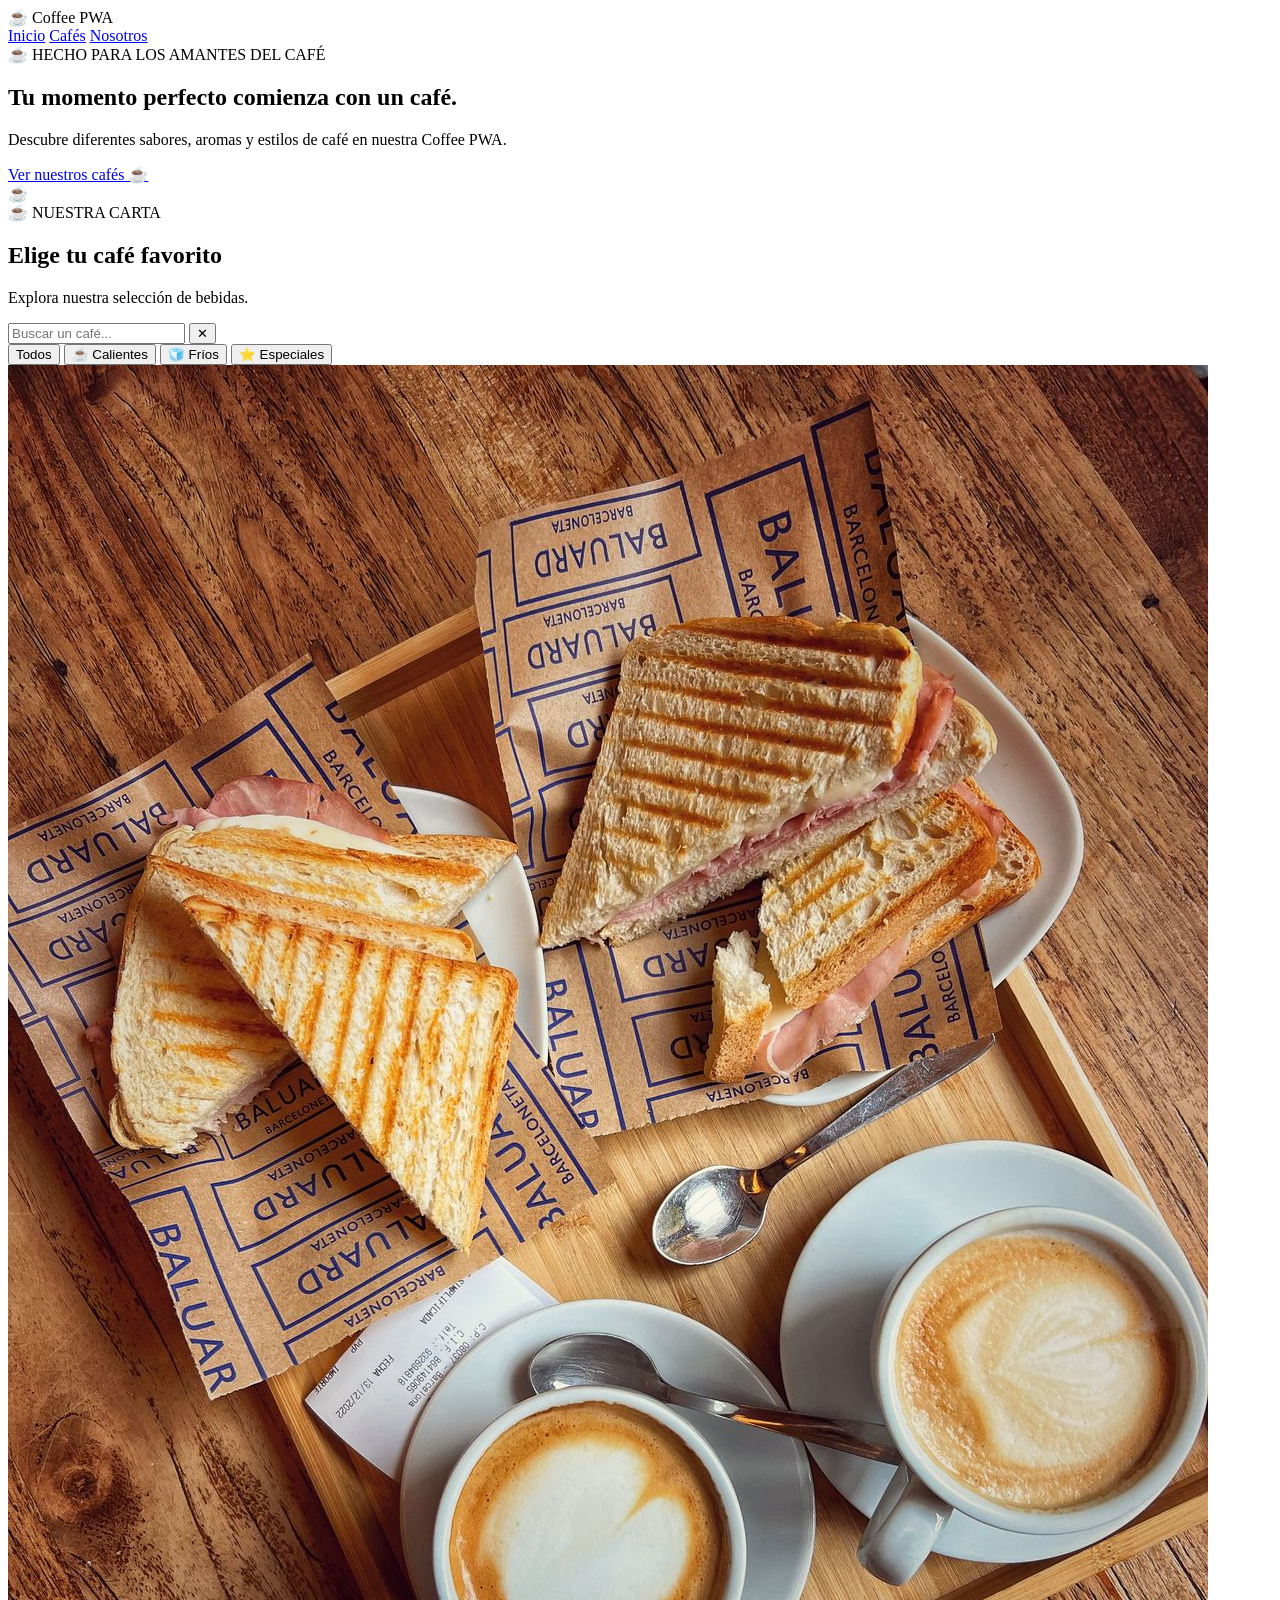
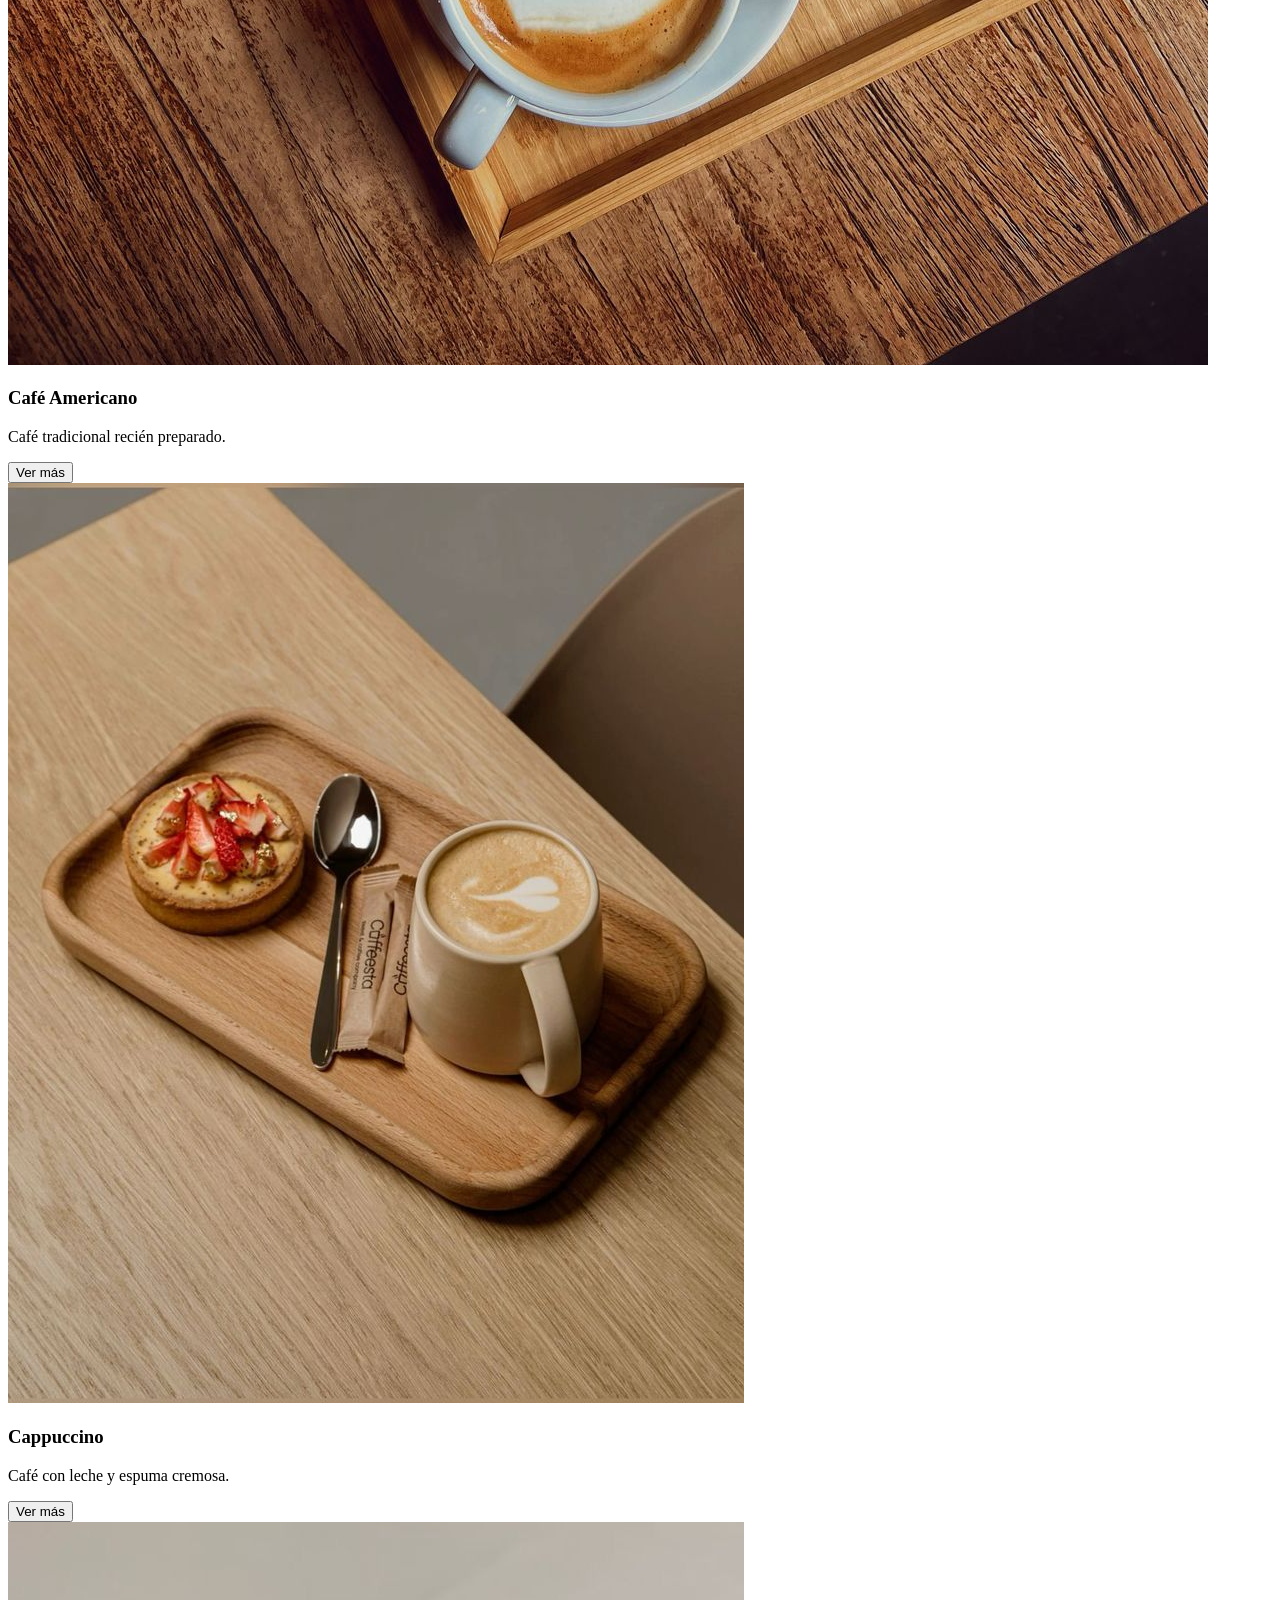
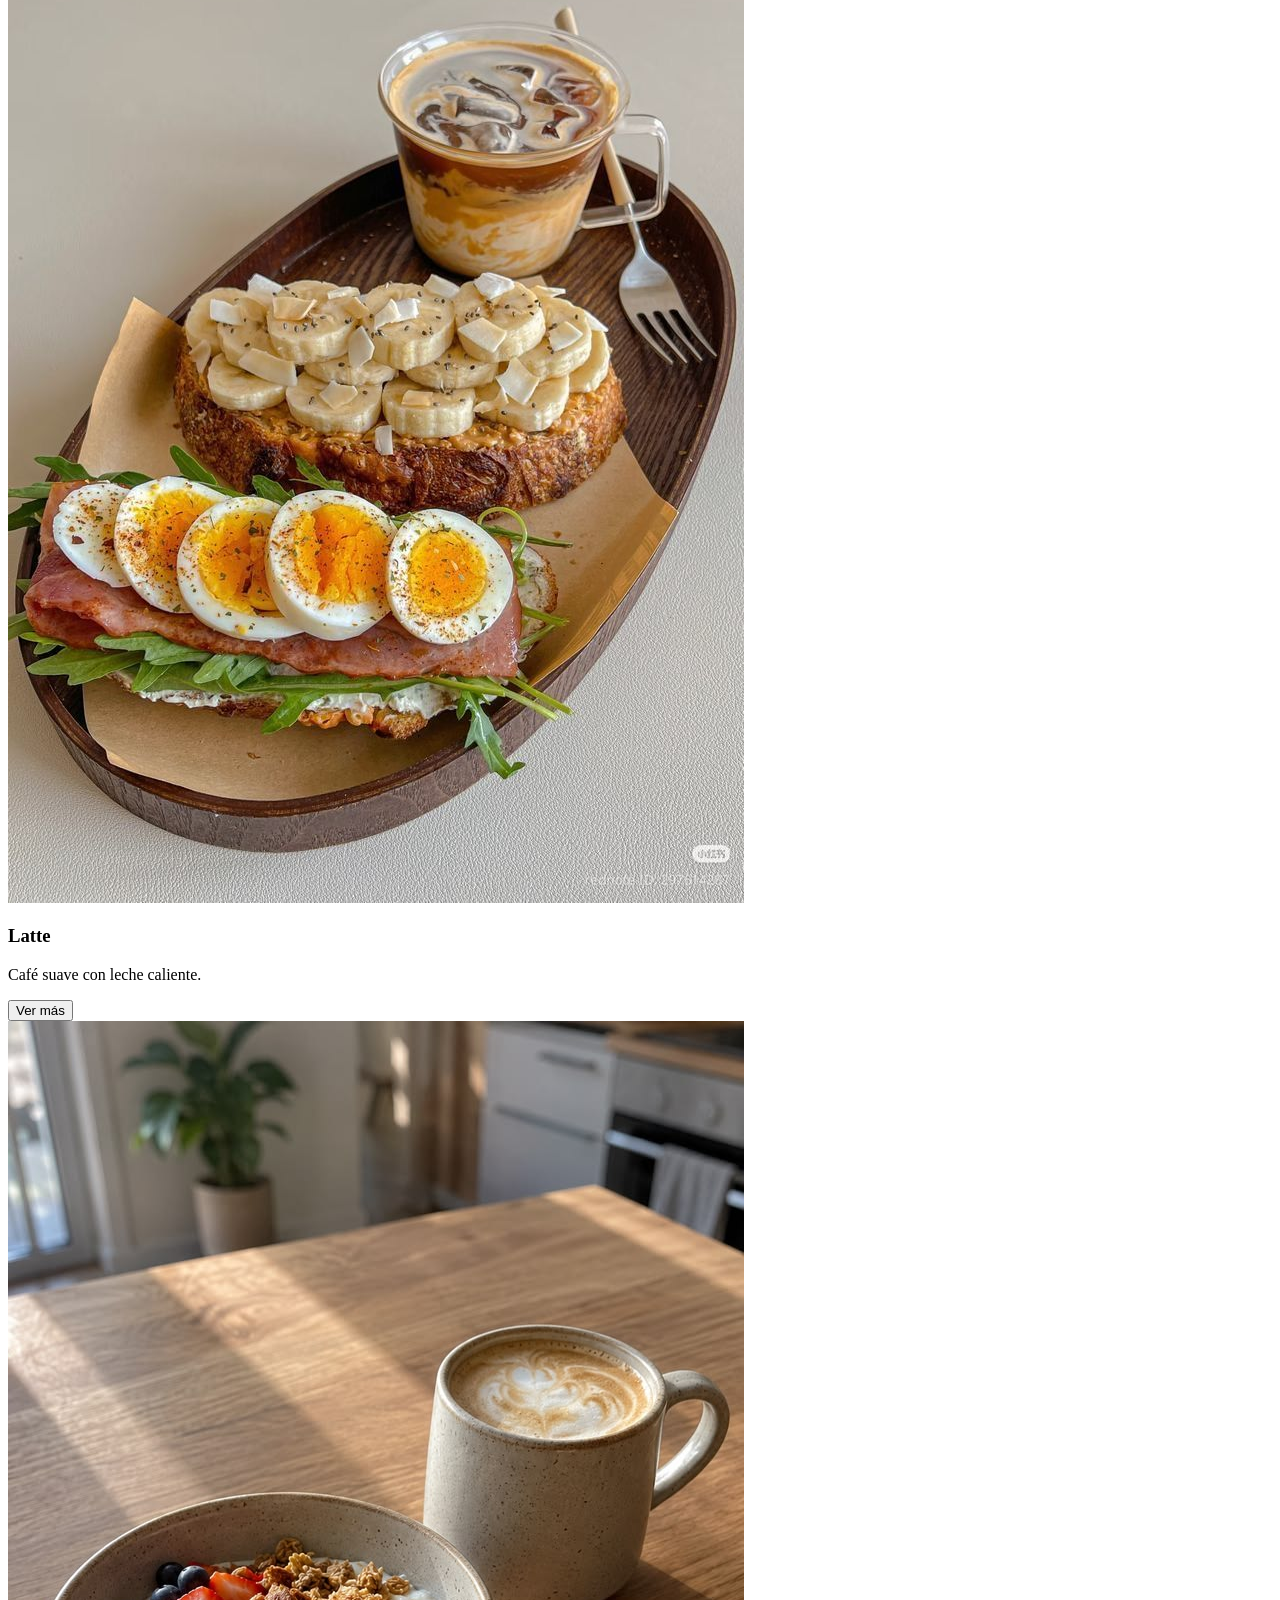
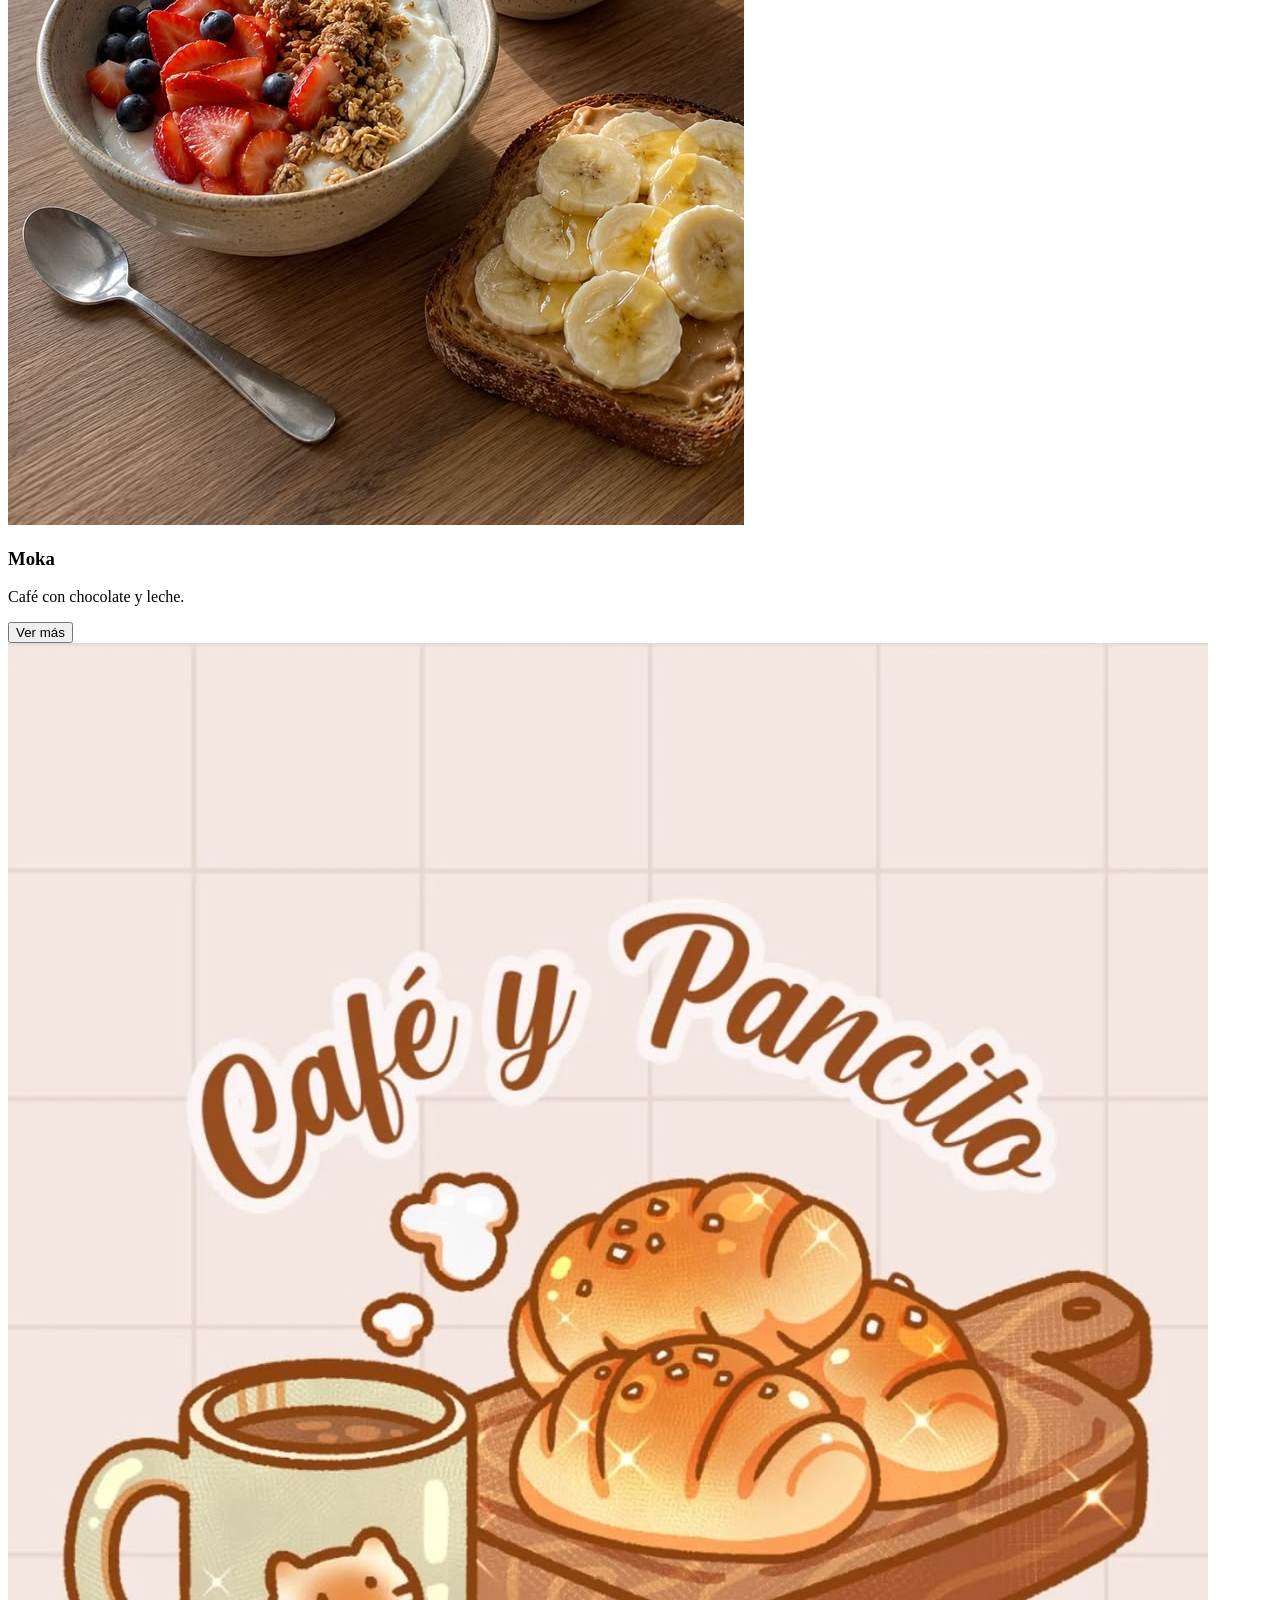
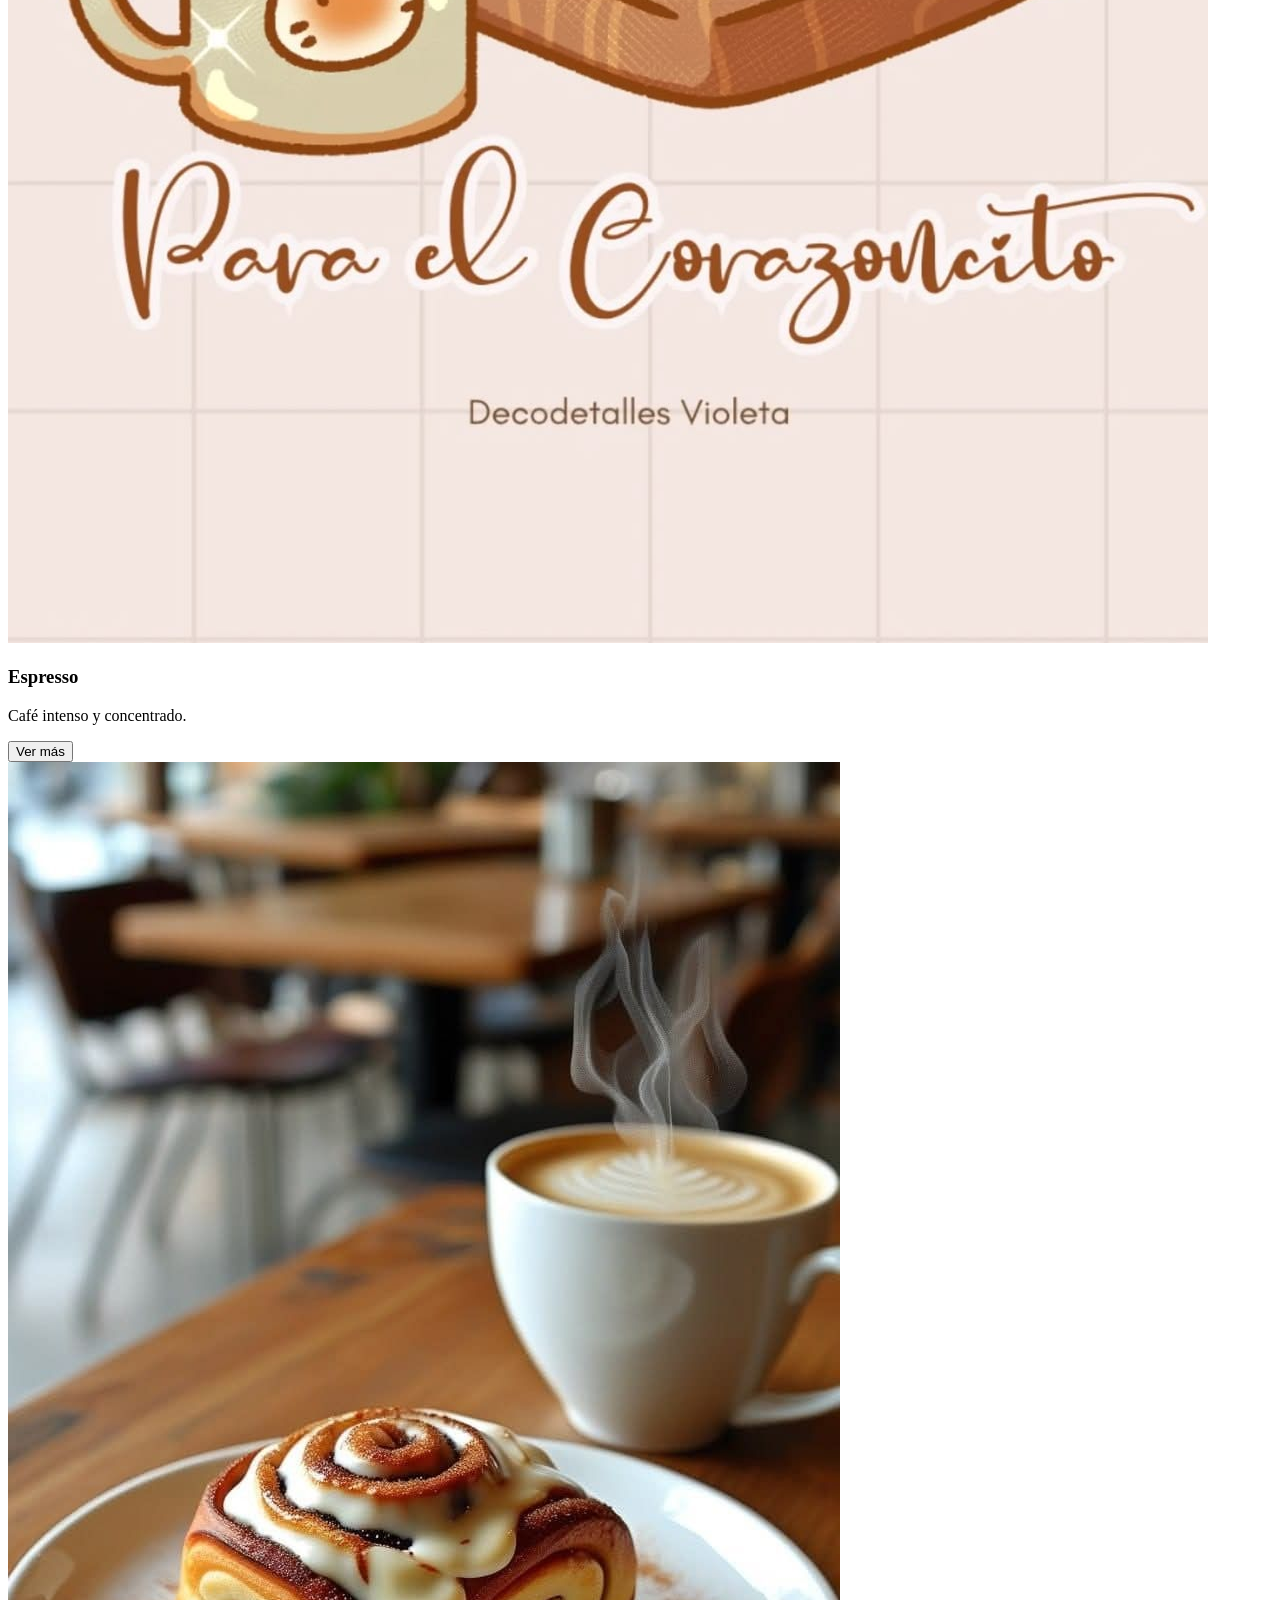
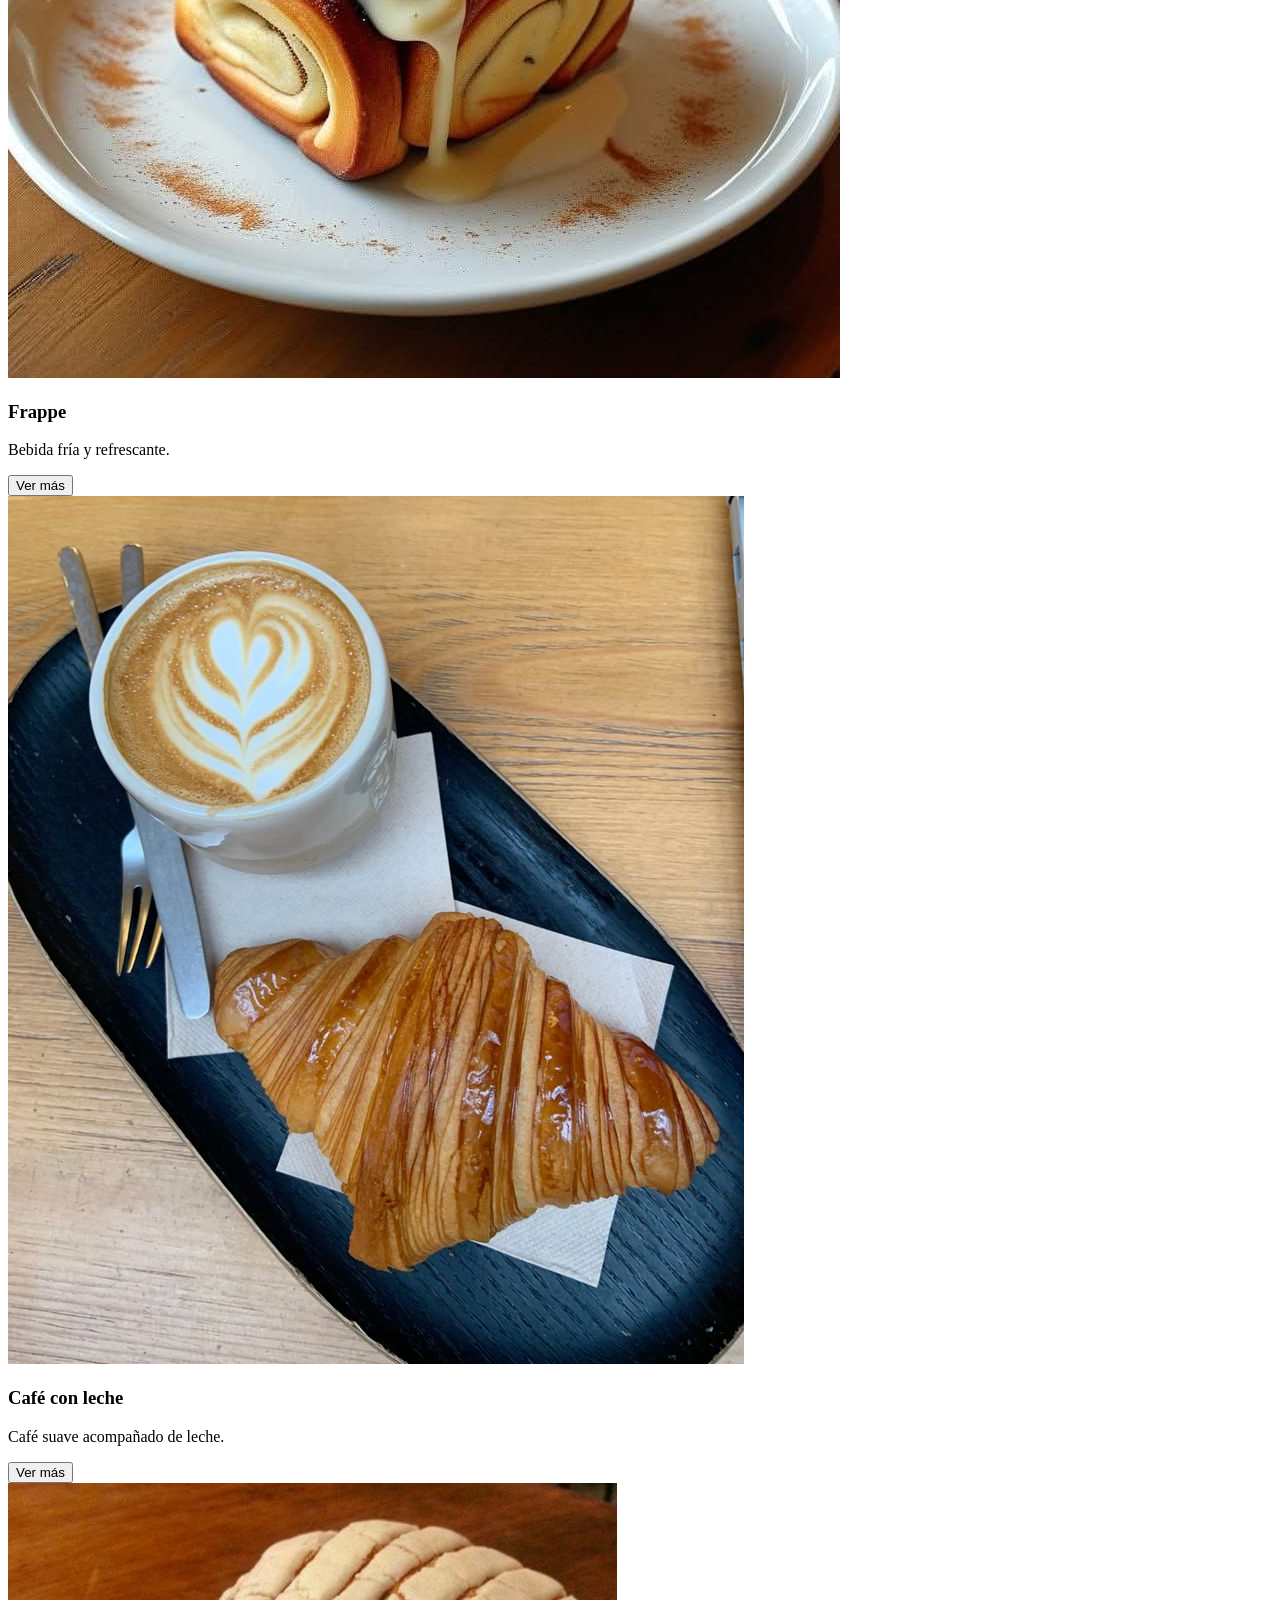
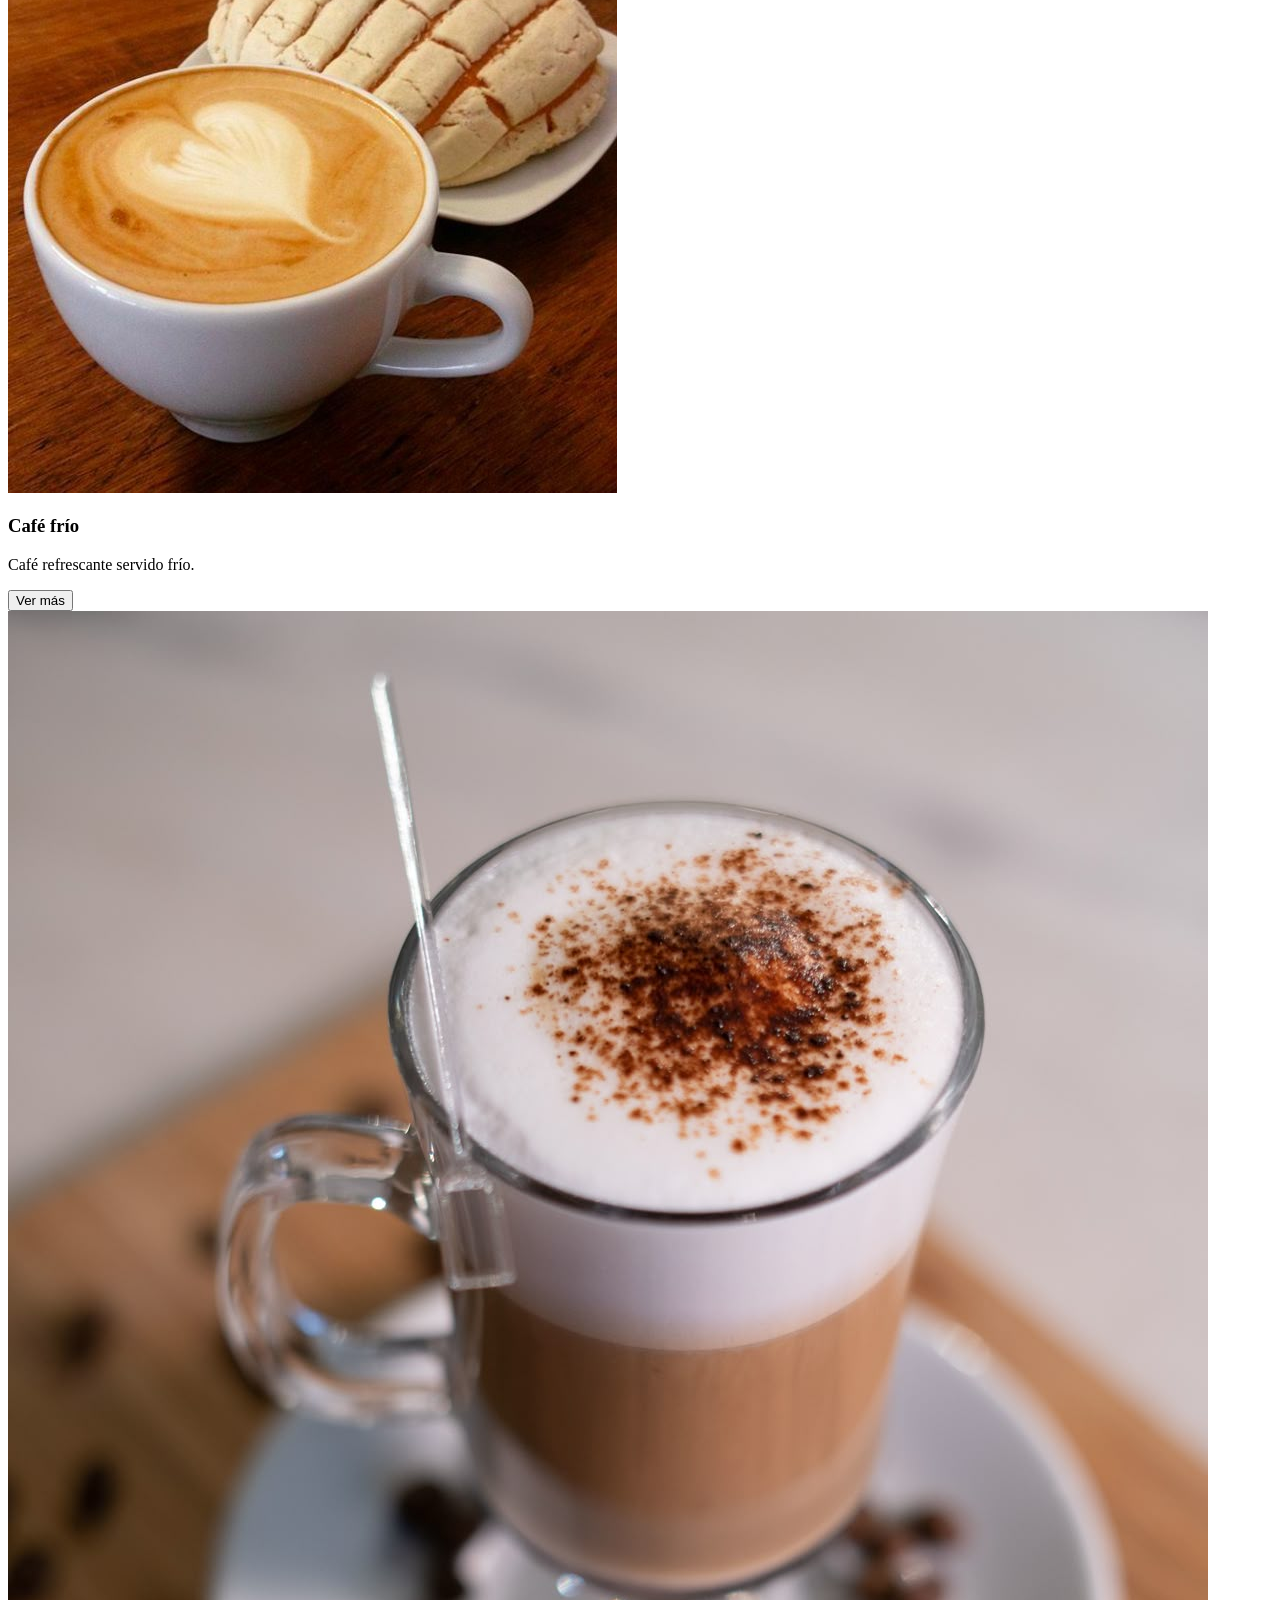
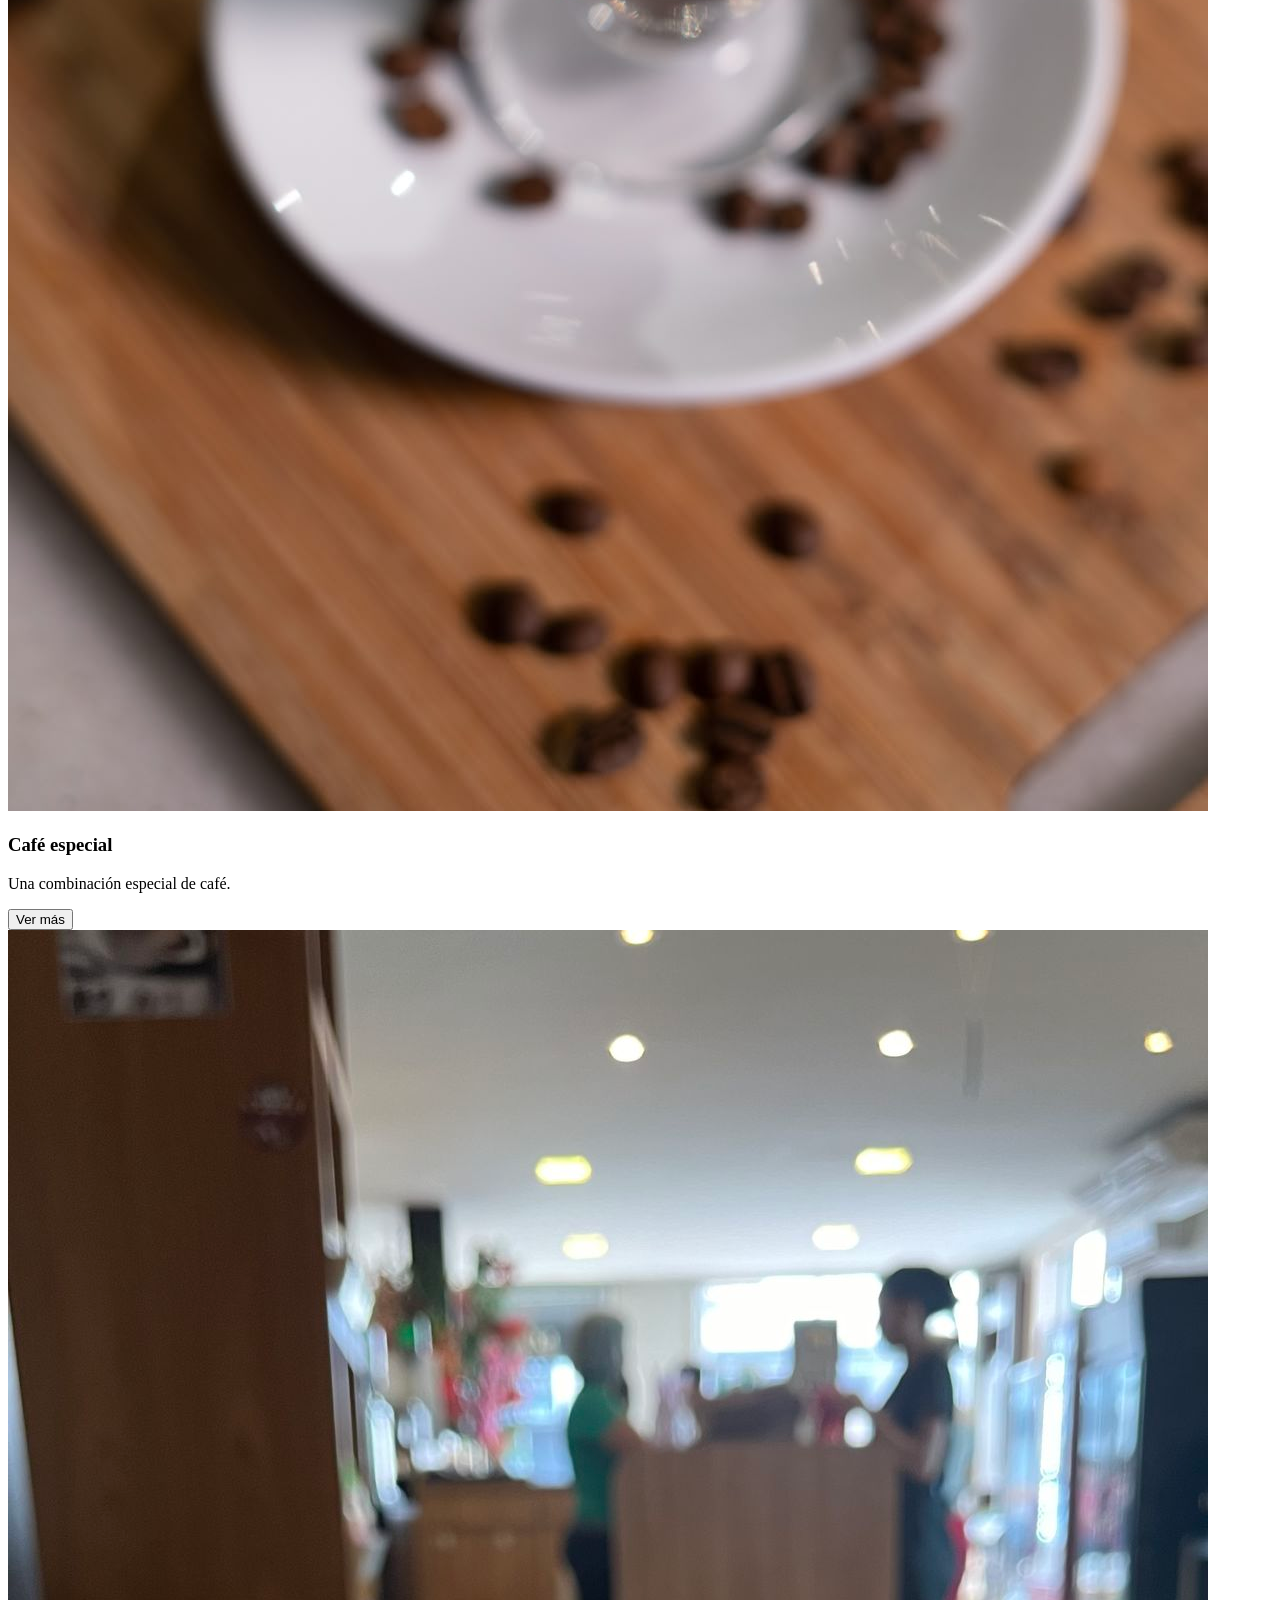
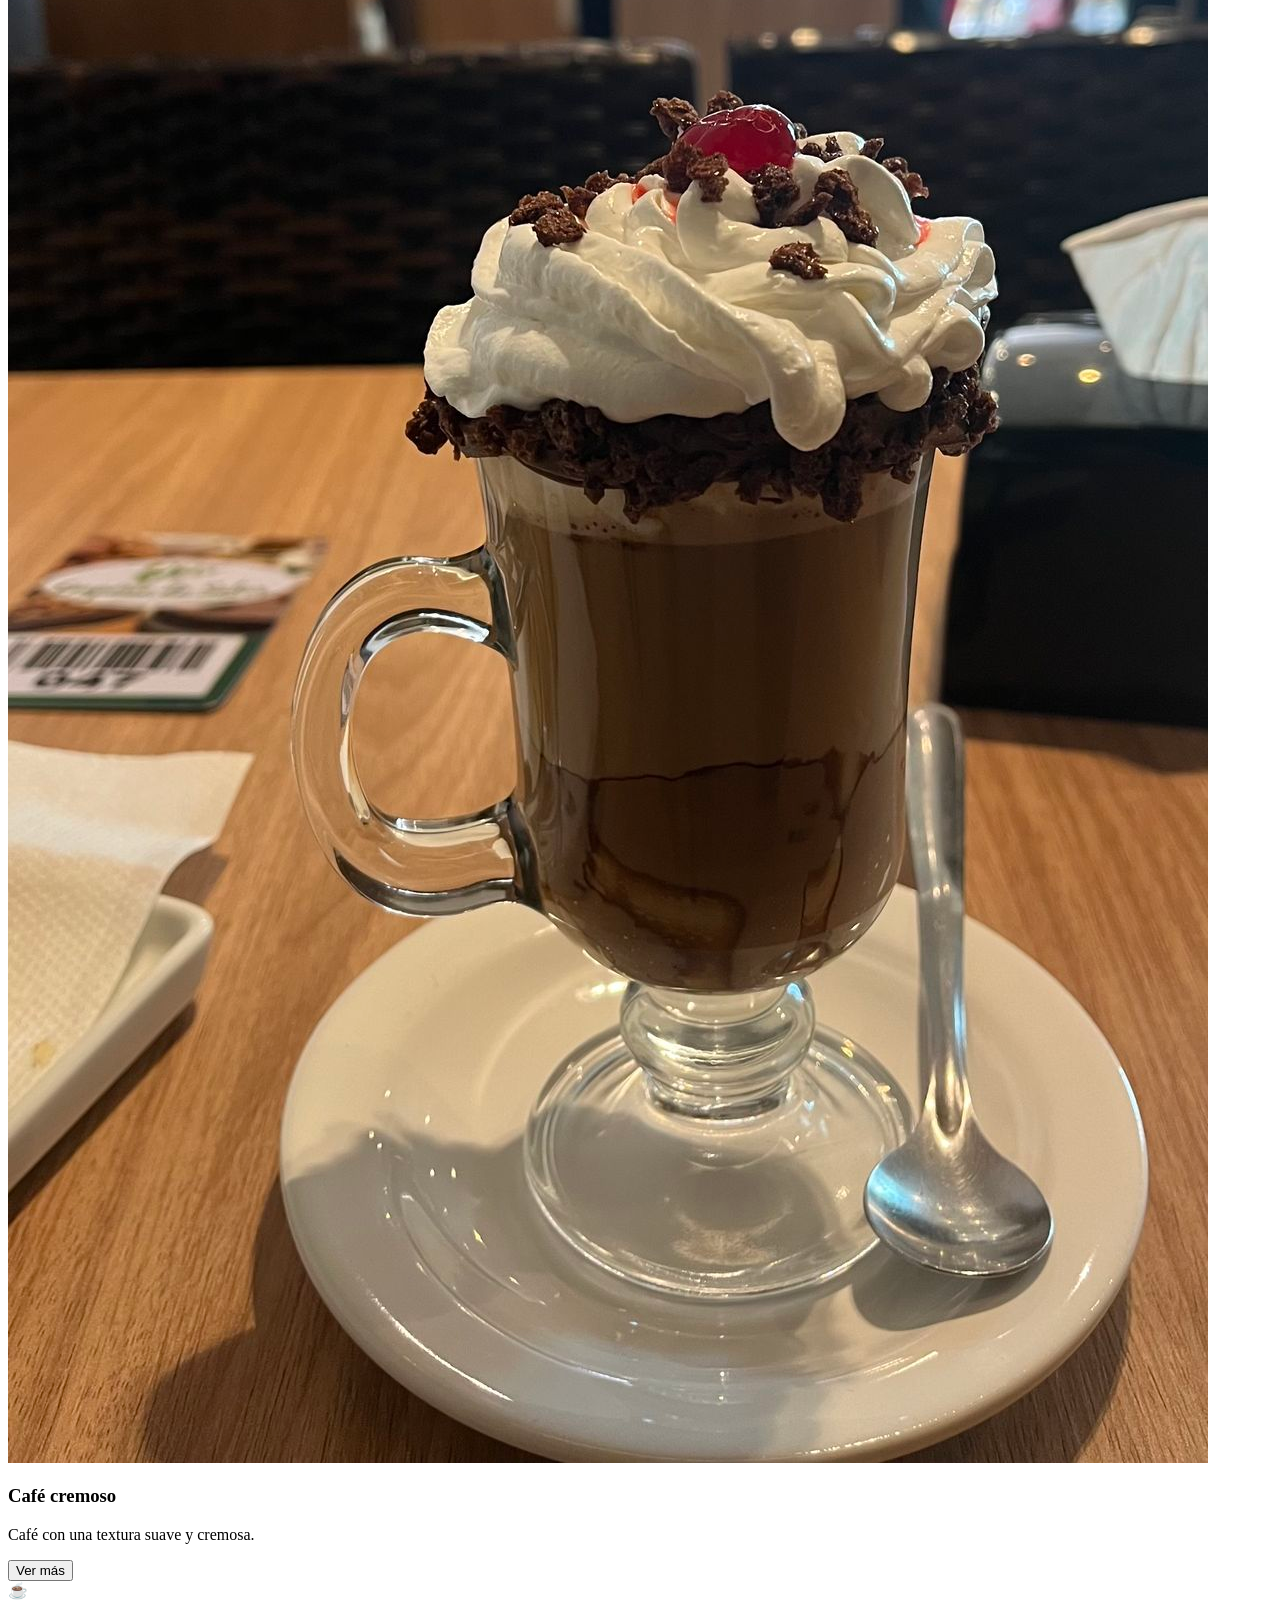
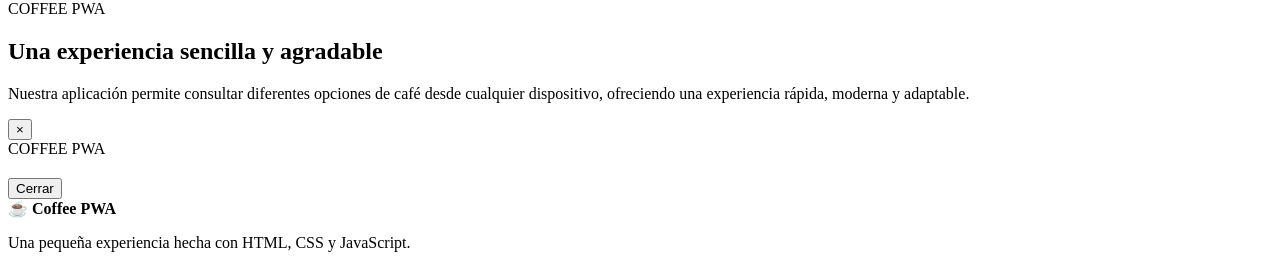
==== index.html @ ac741f52 "mejora completa de Coffee PWA" ====
<!DOCTYPE html>
<html lang="es">
<head>
    <meta charset="UTF-8">

    <meta name="viewport" content="width=device-width, initial-scale=1.0">

    <meta name="theme-color" content="#8b4513">

    <meta
        name="description"
        content="Coffee PWA - Descubre nuestros cafés favoritos."
    >

    <link rel="manifest" href="manifest.json">

    <link
        rel="apple-touch-icon"
        href="images/icons/logoicon-192x192.png"
    >

    <link rel="stylesheet" href="style.css">

    <title>Coffee PWA</title>
</head>

<body>

    <!-- ENCABEZADO -->
    <header class="header">

        <div class="logo">
            ☕ Coffee PWA
        </div>

        <nav class="nav">
            <a href="#inicio">Inicio</a>
            <a href="#cafes">Cafés</a>
            <a href="#nosotros">Nosotros</a>
        </nav>

        <button id="installButton" class="install-button">
            📲 Instalar
        </button>

    </header>


    <!-- PRESENTACIÓN -->
    <main>

        <section id="inicio" class="hero">

            <div class="hero-content">

                <span class="hero-small">
                    ☕ HECHO PARA LOS AMANTES DEL CAFÉ
                </span>

                <h1>
                    Tu momento perfecto
                    <span>comienza con un café.</span>
                </h1>

                <p>
                    Descubre diferentes sabores, aromas y estilos
                    de café en nuestra Coffee PWA.
                </p>

                <a href="#cafes" class="hero-button">
                    Ver nuestros cafés ☕
                </a>

            </div>

            <div class="hero-decoration">
                ☕
            </div>

        </section>


        <!-- CAFÉS -->
        <section id="cafes" class="coffee-section">

            <div class="section-title">

                <span>☕ NUESTRA CARTA</span>

                <h2>
                    Elige tu café favorito
                </h2>

                <p>
                    Explora nuestra selección de bebidas.
                </p>

            </div>


            <!-- BUSCADOR -->

            <div class="search-box">

                <input
                    type="text"
                    id="searchInput"
                    placeholder="Buscar un café..."
                >

                <button id="clearSearch">
                    ✕
                </button>

            </div>


            <!-- CATEGORÍAS -->

            <div class="categories">

                <button
                    class="category active"
                    data-category="todos"
                >
                    Todos
                </button>

                <button
                    class="category"
                    data-category="caliente"
                >
                    ☕ Calientes
                </button>

                <button
                    class="category"
                    data-category="frio"
                >
                    🧊 Fríos
                </button>

                <button
                    class="category"
                    data-category="especial"
                >
                    ⭐ Especiales
                </button>

            </div>


            <!-- TARJETAS -->

            <div class="container"></div>


            <p id="noResults" class="no-results">
                No encontramos cafés con esa búsqueda.
            </p>

        </section>


        <!-- NOSOTROS -->

        <section id="nosotros" class="about">

            <div class="about-card">

                <div class="about-icon">
                    ☕
                </div>

                <div>

                    <span>COFFEE PWA</span>

                    <h2>
                        Una experiencia sencilla y agradable
                    </h2>

                    <p>
                        Nuestra aplicación permite consultar diferentes
                        opciones de café desde cualquier dispositivo,
                        ofreciendo una experiencia rápida, moderna
                        y adaptable.
                    </p>

                </div>

            </div>

        </section>

    </main>


    <!-- MODAL -->

    <div id="coffeeModal" class="modal">

        <div class="modal-content">

            <button id="closeModal" class="close-modal">
                ×
            </button>

            <img id="modalImage" src="" alt="">

            <div class="modal-info">

                <span>COFFEE PWA</span>

                <h2 id="modalTitle"></h2>

                <p id="modalDescription"></p>

                <button id="modalCloseButton">
                    Cerrar
                </button>

            </div>

        </div>

    </div>


    <!-- PIE DE PÁGINA -->

    <footer>

        <div>
            ☕ <strong>Coffee PWA</strong>
        </div>

        <p>
            Una pequeña experiencia hecha con HTML, CSS y JavaScript.
        </p>

    </footer>


    <script src="js/app.js"></script>

</body>
</html>
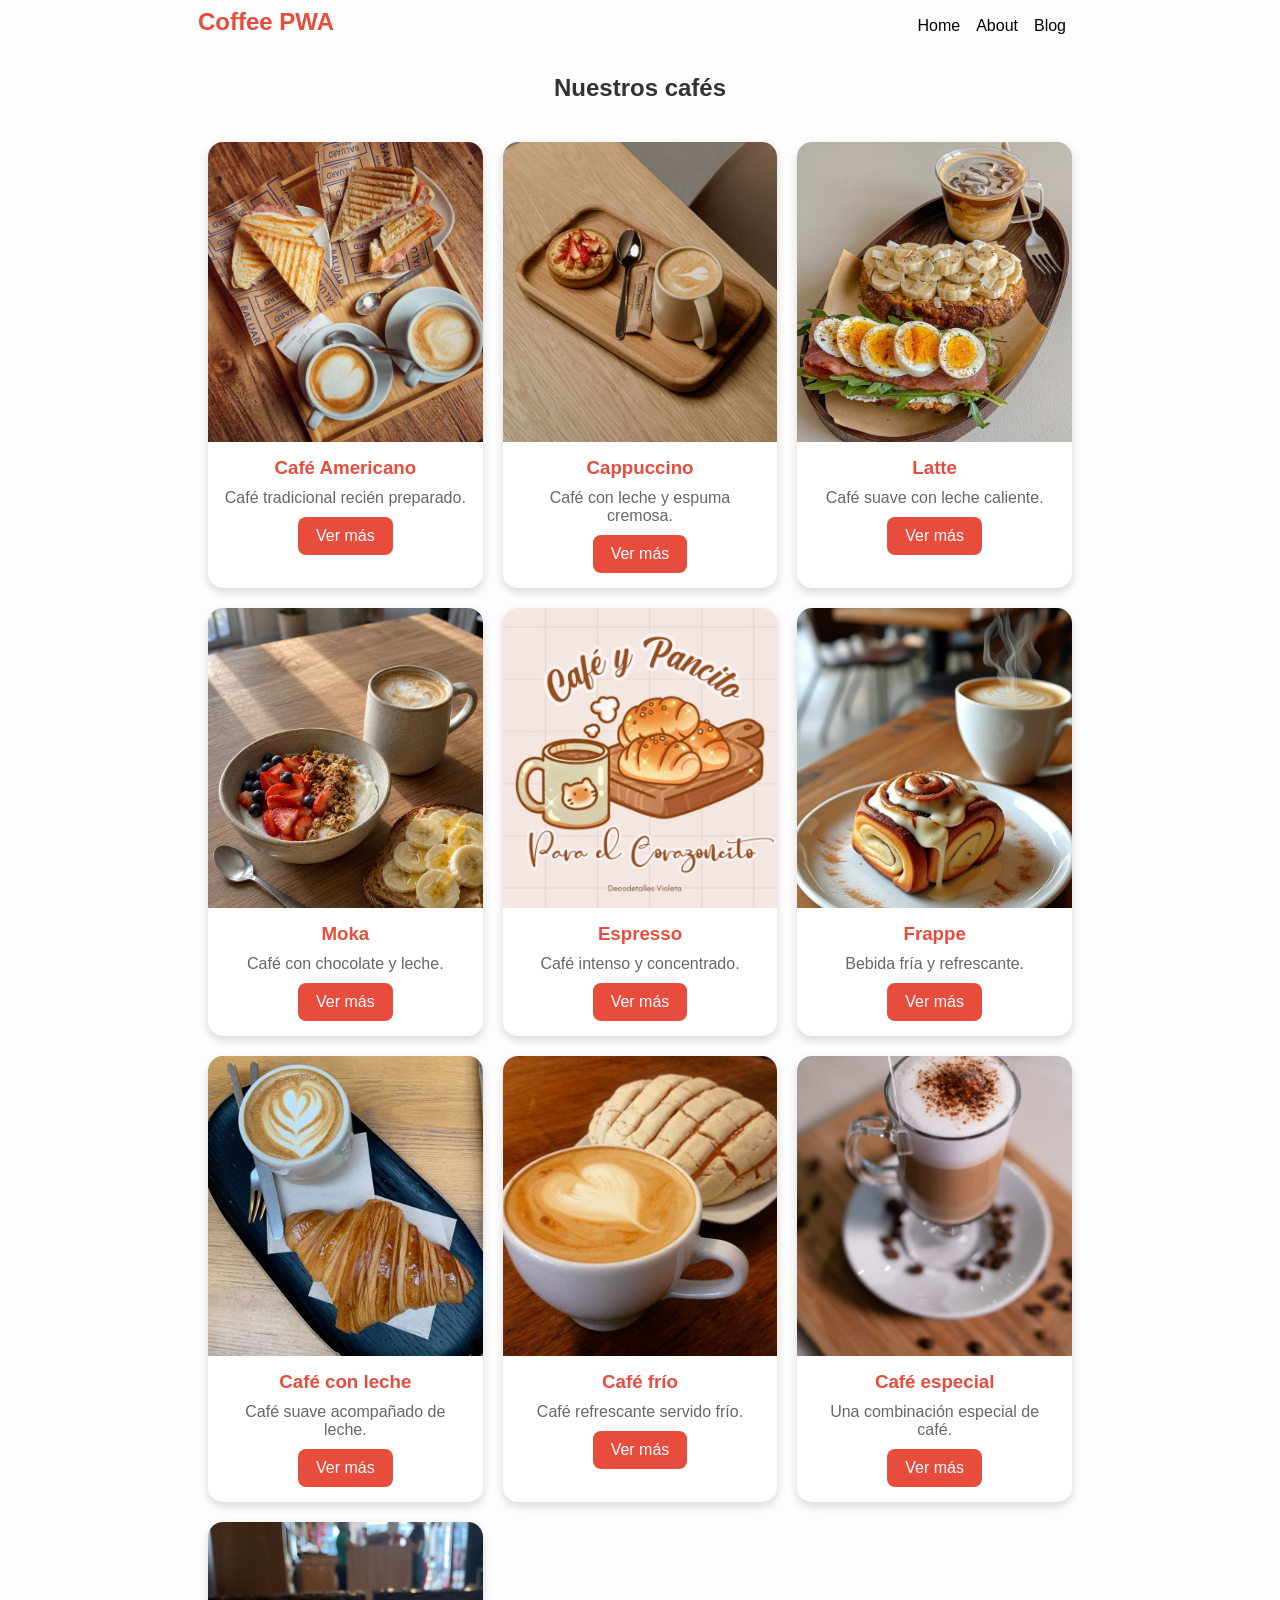
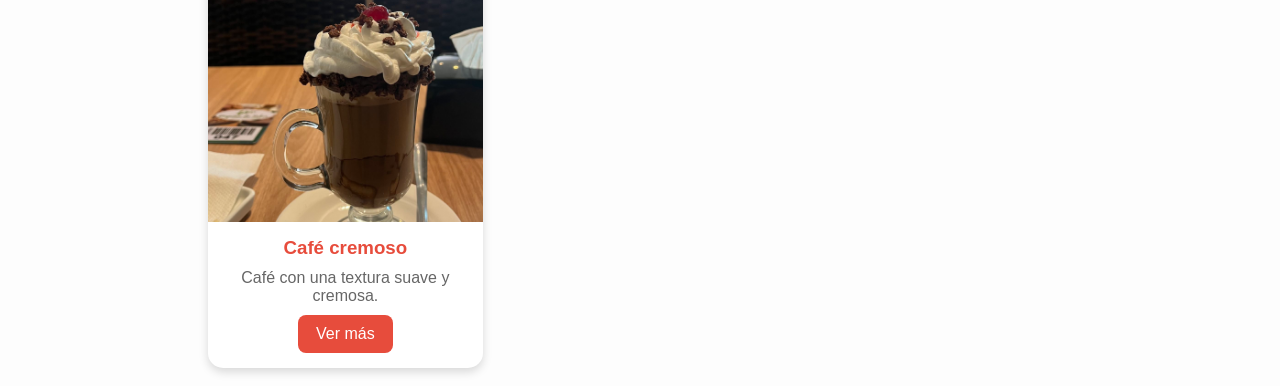
==== commit 39943dbc: "Actualizar PWA y agregar detalle de cafe" ====
--- a/index.html
+++ b/index.html
@@ -1,248 +1,79 @@
 <!DOCTYPE html>
-<html lang="es">
+<html lang="en">
+
 <head>
+
     <meta charset="UTF-8">
 
     <meta name="viewport" content="width=device-width, initial-scale=1.0">
 
-    <meta name="theme-color" content="#8b4513">
+    <meta http-equiv="X-UA-Compatible" content="ie=edge">
 
-    <meta
-        name="description"
-        content="Coffee PWA - Descubre nuestros cafés favoritos."
-    >
+    <!-- CSS -->
+    <link rel="stylesheet" href="css/style.css">
 
+    <!-- Manifest de la PWA -->
     <link rel="manifest" href="manifest.json">
 
-    <link
-        rel="apple-touch-icon"
-        href="images/icons/logoicon-192x192.png"
-    >
 
-    <link rel="stylesheet" href="style.css">
+    <!-- Iconos de la PWA -->
+    <link rel="apple-touch-icon" href="images/icons/logoicon-72x72.png">
+    <link rel="apple-touch-icon" href="images/icons/logoicon-96x96.png">
+    <link rel="apple-touch-icon" href="images/icons/logoicon-128x128.png">
+    <link rel="apple-touch-icon" href="images/icons/logoicon-144x144.png">
+    <link rel="apple-touch-icon" href="images/icons/logoicon-152x152.png">
+    <link rel="apple-touch-icon" href="images/icons/logoicon-192x192.png">
+    <link rel="apple-touch-icon" href="images/icons/logoicon-384x384.png">
+    <link rel="apple-touch-icon" href="images/icons/logoicon-512x512.png">
+
+
+    <!-- Configuración PWA -->
+    <meta name="apple-mobile-web-app-status-bar" content="#db4938">
+
+    <meta name="theme-color" content="#db4938">
+
 
     <title>Coffee PWA</title>
+
 </head>
+
 
 <body>
 
-    <!-- ENCABEZADO -->
-    <header class="header">
+    <main>
 
-        <div class="logo">
-            ☕ Coffee PWA
+        <nav>
+
+            <h1>Coffee PWA</h1>
+
+            <ul>
+
+                <li>Home</li>
+
+                <li>About</li>
+
+                <li>Blog</li>
+
+            </ul>
+
+        </nav>
+
+
+        <h2>Nuestros cafés</h2>
+
+
+        <!-- CONTAINER NUEVO -->
+        <div class="container">
+
         </div>
 
-        <nav class="nav">
-            <a href="#inicio">Inicio</a>
-            <a href="#cafes">Cafés</a>
-            <a href="#nosotros">Nosotros</a>
-        </nav>
-
-        <button id="installButton" class="install-button">
-            📲 Instalar
-        </button>
-
-    </header>
-
-
-    <!-- PRESENTACIÓN -->
-    <main>
-
-        <section id="inicio" class="hero">
-
-            <div class="hero-content">
-
-                <span class="hero-small">
-                    ☕ HECHO PARA LOS AMANTES DEL CAFÉ
-                </span>
-
-                <h1>
-                    Tu momento perfecto
-                    <span>comienza con un café.</span>
-                </h1>
-
-                <p>
-                    Descubre diferentes sabores, aromas y estilos
-                    de café en nuestra Coffee PWA.
-                </p>
-
-                <a href="#cafes" class="hero-button">
-                    Ver nuestros cafés ☕
-                </a>
-
-            </div>
-
-            <div class="hero-decoration">
-                ☕
-            </div>
-
-        </section>
-
-
-        <!-- CAFÉS -->
-        <section id="cafes" class="coffee-section">
-
-            <div class="section-title">
-
-                <span>☕ NUESTRA CARTA</span>
-
-                <h2>
-                    Elige tu café favorito
-                </h2>
-
-                <p>
-                    Explora nuestra selección de bebidas.
-                </p>
-
-            </div>
-
-
-            <!-- BUSCADOR -->
-
-            <div class="search-box">
-
-                <input
-                    type="text"
-                    id="searchInput"
-                    placeholder="Buscar un café..."
-                >
-
-                <button id="clearSearch">
-                    ✕
-                </button>
-
-            </div>
-
-
-            <!-- CATEGORÍAS -->
-
-            <div class="categories">
-
-                <button
-                    class="category active"
-                    data-category="todos"
-                >
-                    Todos
-                </button>
-
-                <button
-                    class="category"
-                    data-category="caliente"
-                >
-                    ☕ Calientes
-                </button>
-
-                <button
-                    class="category"
-                    data-category="frio"
-                >
-                    🧊 Fríos
-                </button>
-
-                <button
-                    class="category"
-                    data-category="especial"
-                >
-                    ⭐ Especiales
-                </button>
-
-            </div>
-
-
-            <!-- TARJETAS -->
-
-            <div class="container"></div>
-
-
-            <p id="noResults" class="no-results">
-                No encontramos cafés con esa búsqueda.
-            </p>
-
-        </section>
-
-
-        <!-- NOSOTROS -->
-
-        <section id="nosotros" class="about">
-
-            <div class="about-card">
-
-                <div class="about-icon">
-                    ☕
-                </div>
-
-                <div>
-
-                    <span>COFFEE PWA</span>
-
-                    <h2>
-                        Una experiencia sencilla y agradable
-                    </h2>
-
-                    <p>
-                        Nuestra aplicación permite consultar diferentes
-                        opciones de café desde cualquier dispositivo,
-                        ofreciendo una experiencia rápida, moderna
-                        y adaptable.
-                    </p>
-
-                </div>
-
-            </div>
-
-        </section>
 
     </main>
 
 
-    <!-- MODAL -->
-
-    <div id="coffeeModal" class="modal">
-
-        <div class="modal-content">
-
-            <button id="closeModal" class="close-modal">
-                ×
-            </button>
-
-            <img id="modalImage" src="" alt="">
-
-            <div class="modal-info">
-
-                <span>COFFEE PWA</span>
-
-                <h2 id="modalTitle"></h2>
-
-                <p id="modalDescription"></p>
-
-                <button id="modalCloseButton">
-                    Cerrar
-                </button>
-
-            </div>
-
-        </div>
-
-    </div>
+    <script src="js/app.js"></script>
 
 
-    <!-- PIE DE PÁGINA -->
+</body>
 
-    <footer>
-
-        <div>
-            ☕ <strong>Coffee PWA</strong>
-        </div>
-
-        <p>
-            Una pequeña experiencia hecha con HTML, CSS y JavaScript.
-        </p>
-
-    </footer>
-
-
-    <script src="js/app.js"></script>
-
-</body>
 </html>
--- a/css/style.css
+++ b/css/style.css
@@ -0,0 +1,217 @@
+* {
+
+    margin: 0;
+
+    padding: 0;
+
+    box-sizing: border-box;
+
+}
+
+
+body {
+
+    background-color: #fdfdfd;
+
+    font-family: "Nunito", sans-serif;
+
+    font-size: 1rem;
+
+}
+
+
+main {
+
+    max-width: 900px;
+
+    margin: auto;
+
+    padding: 0.5rem;
+
+    text-align: center;
+
+}
+
+
+
+nav {
+
+    display: flex;
+
+    justify-content: space-between;
+
+    align-items: center;
+
+}
+
+
+ul {
+
+    list-style: none;
+
+    display: flex;
+
+}
+
+
+li {
+
+    margin-right: 1rem;
+
+}
+
+
+h1 {
+
+    color: #e74c3c;
+
+    margin-bottom: 0.5rem;
+
+}
+
+
+
+h2 {
+
+    margin: 30px 0;
+
+    color: #333;
+
+}
+
+
+
+.container {
+
+    width: 100%;
+
+    display: grid;
+
+    grid-template-columns: repeat(3, 1fr);
+
+    gap: 20px;
+
+    padding: 10px;
+
+}
+
+
+
+.card {
+
+    background-color: white;
+
+    border-radius: 15px;
+
+    overflow: hidden;
+
+    box-shadow: 0 4px 10px rgba(0, 0, 0, 0.15);
+
+    transition: transform 0.3s ease;
+
+}
+
+
+.card:hover {
+
+    transform: translateY(-5px);
+
+}
+
+
+
+.card img {
+
+    width: 100%;
+
+    height: 300px;
+
+    object-fit: cover;
+
+    display: block;
+
+}
+
+
+.card-content {
+
+    padding: 15px;
+
+}
+
+
+.card-content h3 {
+
+    color: #e74c3c;
+
+    margin-bottom: 10px;
+
+}
+
+
+.card-content p {
+
+    color: #666;
+
+    margin-bottom: 10px;
+
+}
+
+
+
+@media (max-width: 700px) {
+
+    .container {
+
+        grid-template-columns: repeat(2, 1fr);
+
+    }
+
+}
+
+
+@media (max-width: 500px) {
+
+    .container {
+
+        grid-template-columns: 1fr;
+
+    }
+
+}
+
+.card-content button {
+
+    background-color: #e74c3c;
+
+    color: white;
+
+    border: none;
+
+    border-radius: 8px;
+
+    padding: 10px 18px;
+
+    cursor: pointer;
+
+    font-size: 1rem;
+
+}
+
+
+.card-content button:hover {
+
+    background-color: #c0392b;
+
+}
+
+.descripcion-larga {
+    display: none;
+    color: #555;
+    line-height: 1.5;
+    margin-top: 10px;
+}
+
+.descripcion-larga.mostrar {
+    display: block;
+}
